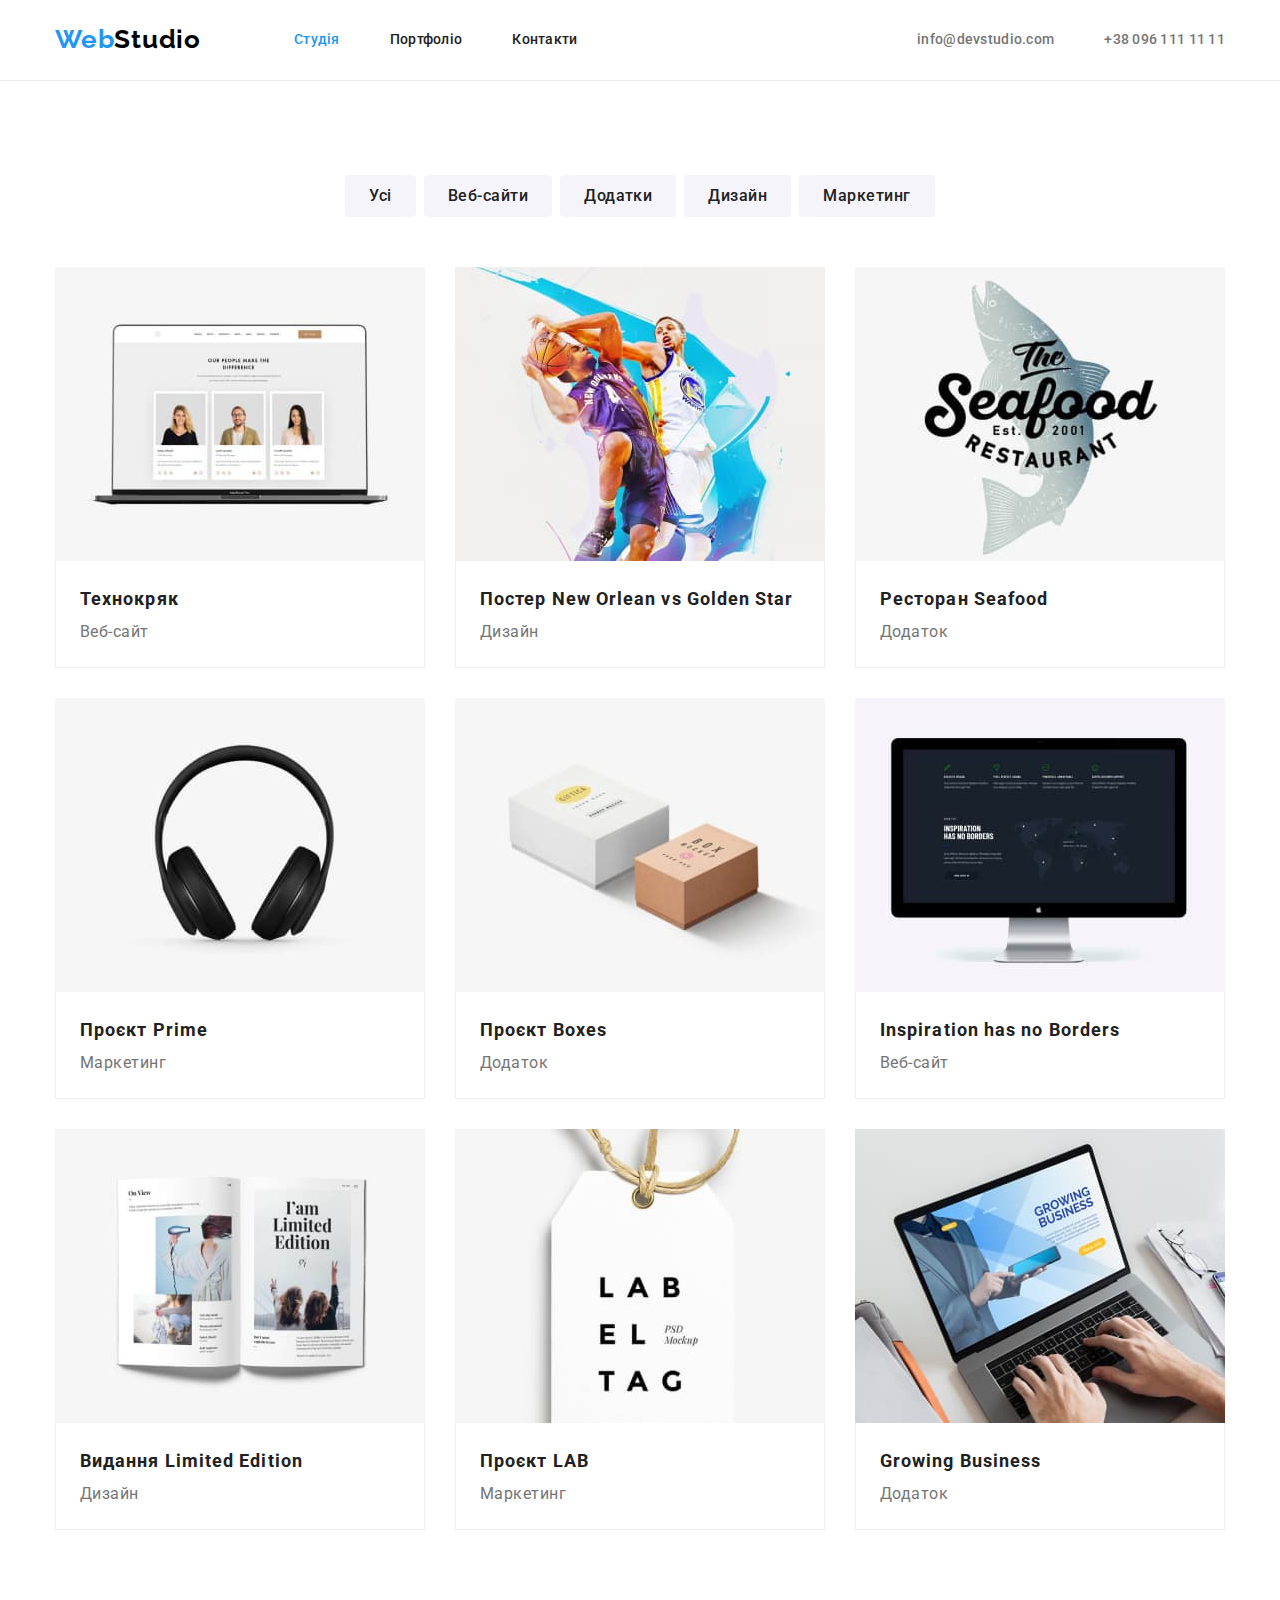
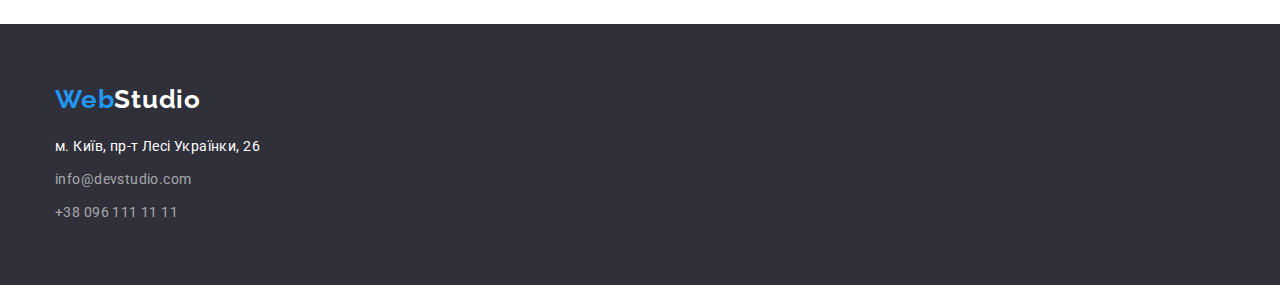
==== portfolio.html @ 51053a0a "Copy from  HW3" ====
<!DOCTYPE html>
<html lang="uk">
<head>
    <meta charset="UTF-8">
    <meta http-equiv="X-UA-Compatible" content="IE=edge">
    <meta name="viewport" content="width=device-width, initial-scale=1.0">
    <link rel="preconnect" href="https://fonts.googleapis.com">
    <link rel="preconnect" href="https://fonts.gstatic.com" crossorigin>
    <link href="https://fonts.googleapis.com/css2?family=Raleway:wght@700&family=Roboto:wght@400;500;700;900&display=swap" rel="stylesheet">
    <link rel="stylesheet" href="https://cdnjs.cloudflare.com/ajax/libs/modern-normalize/1.1.0/modern-normalize.min.css" integrity="sha512-wpPYUAdjBVSE4KJnH1VR1HeZfpl1ub8YT/NKx4PuQ5NmX2tKuGu6U/JRp5y+Y8XG2tV+wKQpNHVUX03MfMFn9Q==" crossorigin="anonymous" referrerpolicy="no-referrer">
    <link rel="stylesheet" href="./css/styles.css">
    <title>Portfolio</title>
</head>
<body>
     <!--Шапка сайта-->
   <header class="header">
        <div class="container">
            <div class="header-container">
                <nav class="header-nav">
                    <a lang="en" href="/" class="logo">Web<span class="logo-header">Studio</span></a>
                    <ul class="site-nav list">
                        <li class="item"><a href="./index.html" class="link current">Студія</a></li>
                        <li class="item"><a href="./portfolio.html" class="link">Портфоліо</a></li>
                        <li class="item"><a href="#" class="link">Контакти</a></li>
                     </ul>
                </nav>
                <ul class="contacts list">
                    <li><a href="mailto:info@devstudio.com" class="link">info@devstudio.com</a></li>
                    <li><a href="tel:+380961111111" class="link">+38 096 111 11 11</a></li>
                </ul>
            </div>
        </div>
    </header>
    <main>
        <section class="projects section">
            <div class="container">
                <h1 class="visually-hidden">Проєкти</h1>
            <!--Фільтри до проєктів-->
                <ul class="filter-list list">
                    <li><button type="button" class="btn-filter">Усі</button></li>
                    <li><button type="button" class="btn-filter">Веб-сайти</button></li>
                    <li><button type="button" class="btn-filter">Додатки</button></li>
                    <li><button type="button" class="btn-filter">Дизайн</button></li>
                <li><button type="button" class="btn-filter">Маркетинг</button></li>
                </ul>

            <!--Проєкти-->
                <ul class="projects-list list">
                    <li class="card">
                        <a href="#" class="link">
                            <img class="img" width="370" src="./images/tekhnokriak.jpg" alt="Ноутбук з веб-сторінкою сайту на екрані.">
                            <div class="caption">
                                <h2 class="title">Технокряк</h2>
                                <p class="type">Веб-сайт</p>
                            </div>
                        </a>  
                    </li>
                    <li class="card">
                        <a href="#" class="link">
                            <img class="img" width="370" src="./images/poster-new-orlean-vs-golden-star.jpg" alt="Два баскетболіста борються за м'яч.">
                        <div class="caption">
                            <h2 class="title">Постер <span lang="en">New Orlean vs Golden Star</span></h2>
                            <p class="type">Дизайн</p>
                        </div>
                        </a>
                    </li>
                    <li class="card">
                        <a href="#" class="link">                        
                            <img class="img" width="370" src="./images/restoran-seafood.jpg" alt="На фоні риби напис The Seafood est.2001 restaurant.">
                            <div class="caption">
                                <h2 class="title">Ресторан <span lang="en">Seafood</span></h2>  
                                <p class="type">Додаток</p>
                            </div>            
                        </a>
                    </li>
                    <li class="card">
                        <a href="#" class="link">
                            <img class="img" width="370" src="./images/proekt-prime.jpg" alt="Великі накладні чорні навушники на білому фоні.">
                            <div class="caption">
                                <h2 class="title">Проєкт <span lang="en">Prime</span></h2>
                                <p class="type">Маркетинг</p>
                            </div>
                        </a>
                    </li>
                    <li class="card">
                        <a href="#" class="link">
                            <img class="img" width="370" src="./images/proekt-boxes.jpg" alt="Дві коробочки білого та світло-коричньового кольорівю.">
                            <div class="caption">
                                <h2 class="title">Проєкт <span lang="en">Boxes</span></h2>
                                <p class="type">Додаток</p>
                            </div>   
                        </a>
                    </li>
                    <li class="card">
                        <a href="#" class="link">
                            <img class="img" width="370" src="./images/inspiration-has-no-borders.jpg" alt="Моноблок Apple iMac, на екрані якого сайт з великим написом Inspiration has no Borders">
                            <div class="caption">
                                 <h2 class="title"><span lang="en">Inspiration has no Borders</span></h2>
                                <p class="type">Веб-сайт</p>
                            </div>
                        </a>
                    </li>
                    <li class="card">
                        <a href="#" class="link">
                            <img class="img" width="370" src="./images/vydannia-limited-edition.jpg" alt="Журнал, розкритий на сторінці зі слоганом I'm Limited Edition ">
                            <div class="caption">
                                <h2 class="title">Видання <span lang="en">Limited Edition</span></h2>
                                <p class="type">Дизайн</p>
                            </div>
                        </a>
                    </li>
                    <li class="card">
                        <a href="#" class="link">
                            <img class="img" width="370" src="./images/proekt-lab.jpg" alt="Біла бирка на мотузці з написом LABEL TAG PSD Mockup">
                            <div class="caption">
                                <h2 class="title">Проєкт <span lang="en">LAB</span></h2>
                                <p class="type">Маркетинг</p>
                            </div>
                        </a>
                    </li>
                    <li class="card">
                        <a href="#" class="link">
                            <img class="img" width="370" src="./images/growing-business.jpg" alt="Ноутбук з відкритою веб-сторінкою з написом GROWING BUSINESS">
                            <div class="caption">
                                <h2 class="title"><span lang="en">Growing Business</span></h2>
                                <p class="type">Додаток</p>
                            </div>
                        </a>
                    </li>
                </ul>
            </div>
        </section>
    </main>
     <!--Підвал сайту-->
    <footer class="footer">
        <div class="container">
            <a lang="en" href="/" class="logo">Web<span class="logo-footer">Studio</span></a>
            <address class="address">
            <ul class="list">
                <li><a href="https://goo.gl/maps/CPtrU1FHBa2aNyZL9" target="_blank" rel="noopener noreferrer nofollow" class="location link">м. Київ, пр-т Лесі Українки, 26</a></li>
                <li><a href="mailto:info@devstudio.com" class="mail link">info@devstudio.com</a></li>
                <li><a href="tel:+380961111111" class="tel link">+38 096 111 11 11</a></li>
            </ul>
            </address>
        </div>
    </footer>
</body>
</html>
---- css/styles.css ----
:root {
    --primary-text-color: #757575;
    --secondary-text-color: #212121;
    --slogan-text-color: #FFFFFF;
    --location-text-color: #FFFFFF;
    --accent-color: #2196F3;
    --logo-header: #000000;
    --logo-footer: #FFFFFF;
    --main-background-color: #FFFFFF;
    --secondary-background-color: #2F303A;
    --team-backgrond-color: #F5F4FA;
    --footer-text-color: #FFFFFF96;
    --btn-accent-text-color: #FFFFFF;
    --btn-filter-bcg-color: #F5F4FA;
    --btn-filter-border-color: transparent;
    --header-line-border-color: #ECECEC;
}

html {
    box-sizing: border-box;
}

*,
*::before,
*::after {
    box-sizing: inherit;
}

body {
    margin: 0;

    background-color: var(--main-background-color);
    color: var(--primary-text-color);

    font-family: 'Roboto', sans-serif;
    
    font-size: 14px;    
}

/* Styles reset*/

h1,
h2,
h3,
h4,
h5,
h6,
p {
    margin: 0;
}

.list {
    margin-top: 0;
    margin-bottom: 0;
    padding-left: 0;

    list-style: none;
}

.link {
    text-decoration: none;
    font-style: none;
}

.visually-hidden {
    position: absolute;
    white-space: nowrap;
    width: 1px;
    height: 1px;
    overflow: hidden;
    border: 0;
    padding: 0;
    clip: rect(0, 0, 0, 0);
    clip-path: inset(50%);
    margin: -1px;
}

/* Container*/

.container {
    margin-left: auto;
    margin-right: auto;
    padding-left: 15px;
    padding-right: 15px;

    width: 1200px;
}

/*Header*/

.header {
    border-bottom: 1px solid var(--header-line-border-color);
}

.header-container {
    display: flex;
    justify-content: space-between;
    align-items: center;
}

.header-nav {
    display: flex;    
    align-items: center;
    gap: 93px;
}

/* Logo */

.header .logo {
        display: inline-block;
        padding-top: 24px;
        padding-bottom: 25px;
}

.logo {
    color: var(--accent-color);

    font-family: 'Raleway', sans-serif;
    text-decoration: none;
    font-weight: 700;
    font-size: 26px;
    line-height: 1.19;
    letter-spacing: 0.03em;
}

.logo-header {   
    color: var(--logo-header);
}

/* Site nav */

.site-nav {
    display: flex;
    align-items: center;
    gap: 50px;

    font-weight: 500;
    line-height: 1.14;
    letter-spacing: 0.02em;
}

.site-nav .link {
        display: inline-block;
        padding-top: 32px;
        padding-bottom: 32px;
    
    color: var(--secondary-text-color);
}

.site-nav .link:hover,
.site-nav .link:focus {
    color: var(--accent-color);
}

.site-nav .current {
    color: var(--accent-color);
}

/* Contacts */

.contacts {
    display: flex;
    gap: 50px;
    
    font-weight: 500;
    line-height: 1.14;
    letter-spacing: 0.02em;
}

.contacts .link {
    display: inline-block;
    padding-top: 32px;
    padding-bottom: 32px;

    color: var(--primary-text-color);
}

.contacts .link:hover,
.contacts .link:focus {
    color: var(--accent-color);
}

/* Main */

.slogan {
    padding-top: 200px;
    padding-bottom: 200px;

    background-color: var(--secondary-background-color);

    text-align: center;
}

.slogan-title {     
    margin-bottom: 30px;
    margin-left: auto;
    margin-right: auto;      

    color: var(--slogan-text-color);

    max-width: 696px;
    font-weight: 900;
    font-size: 44px;
    line-height: 1.36;
    letter-spacing: 0.06em;
    text-transform: uppercase;
}

.btn-order {
    display: inline-block;
    margin-left: auto;
    margin-right: auto;    
    padding: 10px 32px;
    border-radius: 4px;

    background-color: var(--accent-color);
    color: var(--btn-accent-text-color);

    border-width: 0px;
    font-family: inherit;
    font-weight: 700;
    font-size: 16px;
    line-height: 1.88;
    letter-spacing: 0.06em;

    cursor: pointer;
}

    /* Section */

.section {
    padding-top: 94px;
    padding-bottom: 94px;
}

.section-title {
    color: var(--secondary-text-color);

    font-size: 36px;
    line-height: 1.17;
    text-align: center;
    letter-spacing: 0.03em;
}

        /*Work*/

.section.work {
    padding-top: 0;
}

.work-list {
    display: flex;
    justify-content: space-between;
}

        /* Advantages */

.advantage-list {
    display: flex;
    justify-content: space-between;
}

.advantages .item {
    max-width: 270px;
}

.advantages .title {
    margin-bottom: 10px;

    color: var(--secondary-text-color);

    font-size: 14px;
    line-height: 1.14;
    text-transform: uppercase;
    letter-spacing: 0.03em;
}

.advantages .text {   
    font-weight: 400;
    line-height: 1.71;
    letter-spacing: 0.03em;
}

        /*Our Work*/

.work {
    margin-top: 0px;
}

.work .section-title {
    margin-bottom: 50px;
}
        /* Team */

.team {
    padding-top: 94px;
    padding-bottom: 94px;

    background-color: var(--team-backgrond-color);
}

.team .section-title {
    margin-bottom: 50px;
}

.team-list {
    display: flex;
    justify-content: space-between;


    text-align: center;
}


.team .card {
    padding-top: 30px;
    padding-bottom: 30px;
    width: 270px;

    background-color: var(--main-background-color);

    border-radius: 0px 0px 4px 4px;
}

.team .title {
    margin-bottom: 10px;

    color: var(--secondary-text-color);

    font-weight: 500;
    font-size: 16px;
    line-height: 1.19; 
    text-align: center;
    letter-spacing: 0.03em;
}

.team .text { 
    font-weight: 400;
    font-size: 16px;
    line-height: 1.19;
    text-align: center;
    letter-spacing: 0.03em;   
}

.team .img {
    display: block;

    max-width: 100%;
    height: auto;
}

        /* Portfolio - Filter */

.btn-filter {
    padding: 6px 22px;
    border-radius: 4px;

    background-color: var(--btn-filter-bcg-color);
    color: var(--secondary-text-color);
    border-color: var(--btn-filter-border-color);

    font-family: inherit;    
    font-weight: 500;
    font-size: 16px;
    line-height: 1.62;    
    letter-spacing: inherit;
    letter-spacing: 0.03em;

    cursor: pointer;
}

.btn-filter:hover,
.btn-filter:focus {
    background-color: var(--accent-color);
    color: var(--btn-accent-text-color);
    border-color: var(--btn-filter-border-color);
}


        /*Filter Portfolio*/

.filter-list {
    display: flex;
    justify-content: center;
    gap:  8px;

    margin-bottom: 50px;
}

         /*Projects Portfolio*/

.projects-list {
    display: flex;
    flex-wrap: wrap;
    gap: 30px;
}

.projects-list .card {
    flex-basis: calc((100% - 2*30px) / 3);
}

.projects .title {
    color: var(--secondary-text-color);

    font-size: 18px;
    line-height: 2;    
    letter-spacing: 0.06em;
}

.projects .type {
    color: var(--primary-text-color);

    font-weight: 400;
    font-size: 16px;
    line-height: 1.88;
    letter-spacing: 0.03em;
}

.caption {
    padding: 20px 24px;

    width: 370px;
    border-left: 1px solid #EEEEEE;
    border-right: 1px solid #EEEEEE;
    border-bottom: 1px solid #EEEEEE;
}

.card .img {
    display: block;
    
    max-width: 100%;
    height: auto;
}

/* Footer */

.footer {
    padding-top: 60px;
    padding-bottom: 60px;

    background-color: var(--secondary-background-color);
}

.footer .logo {
    display: inline-block;
    margin-bottom: 20px;
}

.logo-footer {
    color: var(--logo-footer);
}

    /* Address */


.address .link {
    display: inline-block;
    margin-bottom: 9px;

    color: var(--footer-text-color);

    font-weight: 400;
    font-style: normal;
    line-height: 1.71;
    letter-spacing: 0.03em;
}

.address .link:hover,
.address .link:focus {
    color: var(--accent-color);    
}

.address .location {
    color: var(--location-text-color);
}

.address .tel {
    display: inlinea-block;
    margin-bottom: 0px;
}
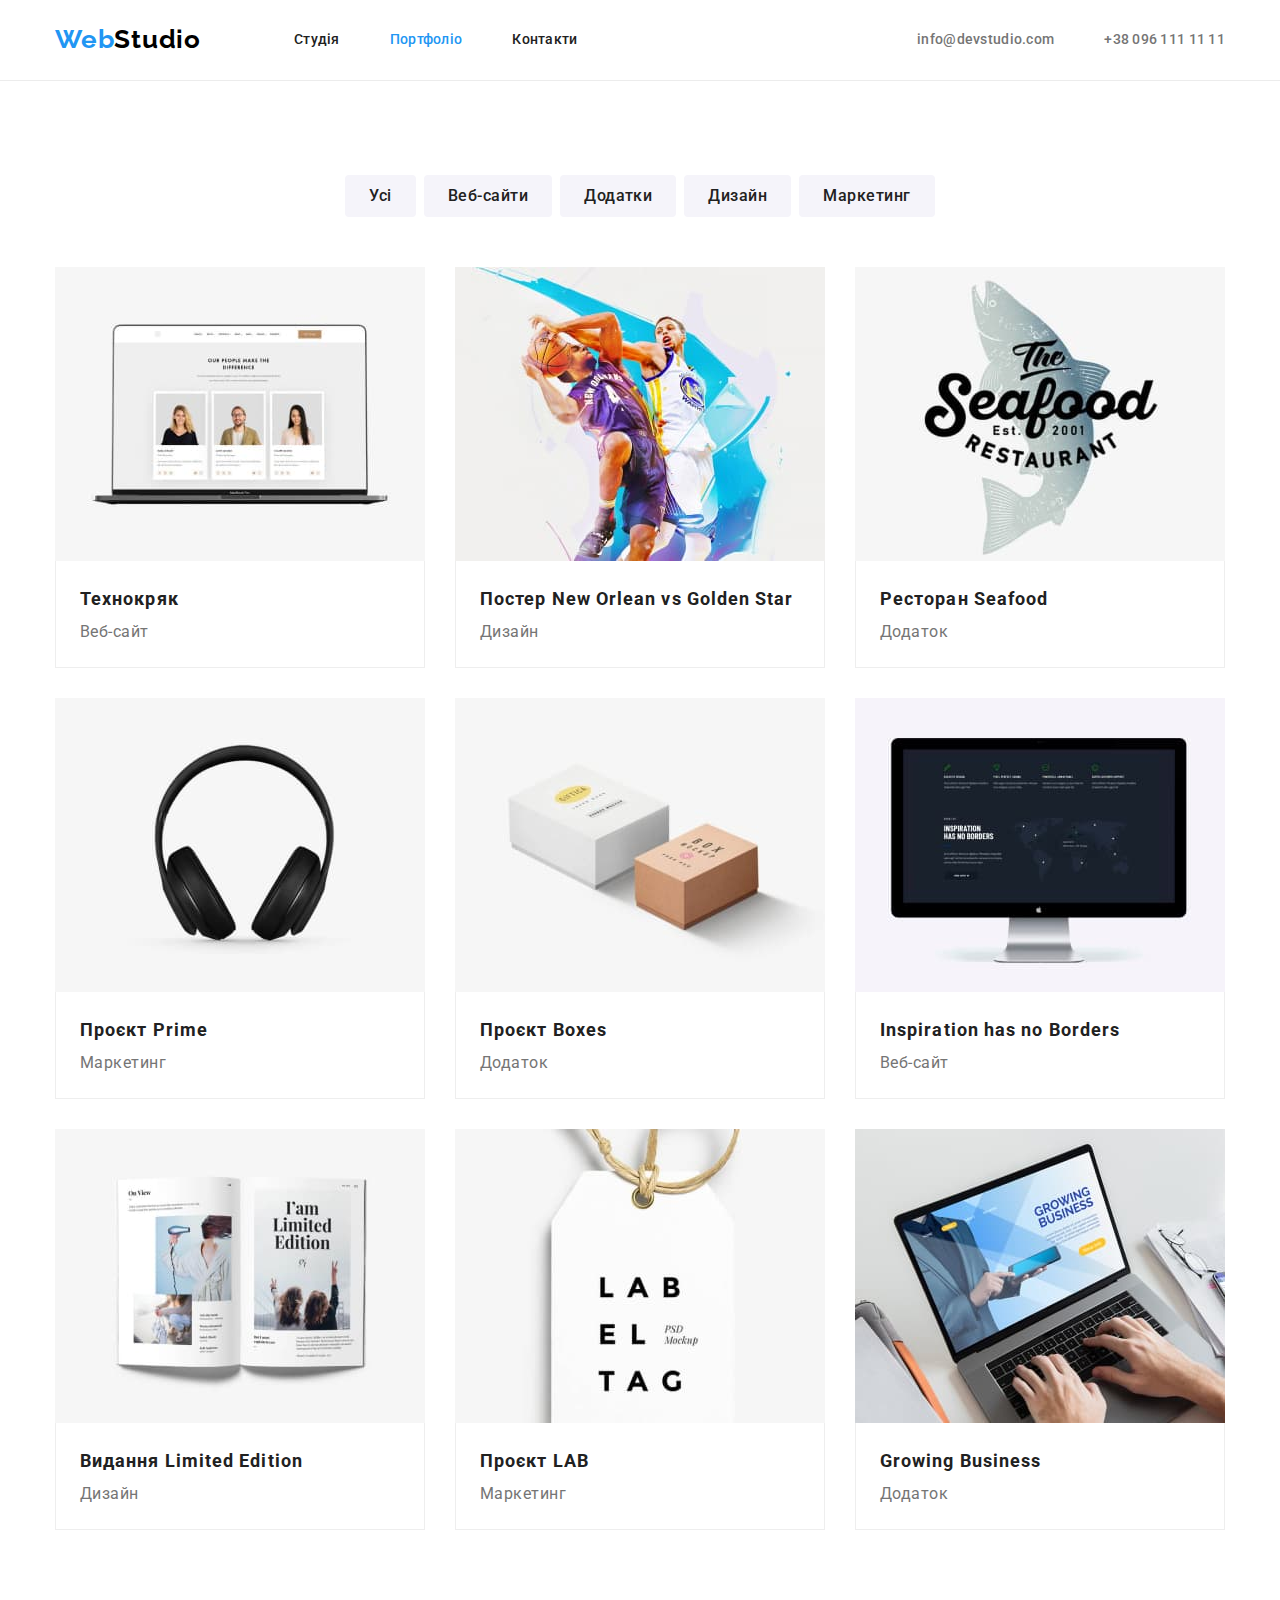
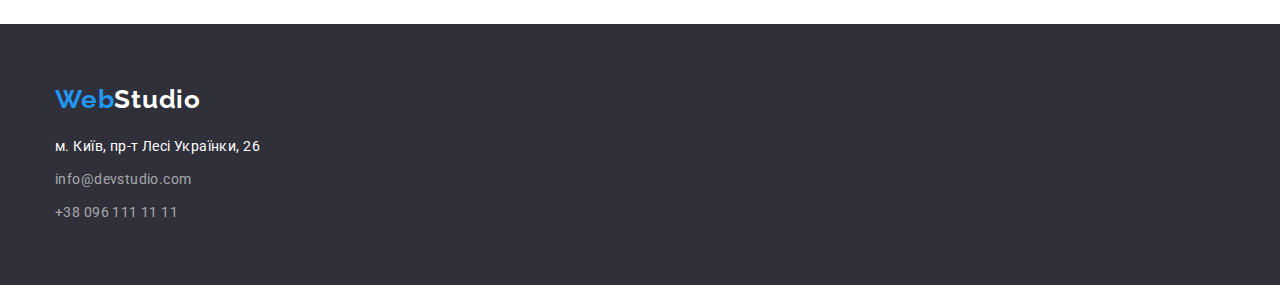
==== commit 08003067: "Add Slogan's bg-image + Add shadows" ====
--- a/portfolio.html
+++ b/portfolio.html
@@ -19,8 +19,8 @@
                 <nav class="header-nav">
                     <a lang="en" href="/" class="logo">Web<span class="logo-header">Studio</span></a>
                     <ul class="site-nav list">
-                        <li class="item"><a href="./index.html" class="link current">Студія</a></li>
-                        <li class="item"><a href="./portfolio.html" class="link">Портфоліо</a></li>
+                        <li class="item"><a href="./index.html" class="link">Студія</a></li>
+                        <li class="item"><a href="./portfolio.html" class="link current">Портфоліо</a></li>
                         <li class="item"><a href="#" class="link">Контакти</a></li>
                      </ul>
                 </nav>
--- a/css/styles.css
+++ b/css/styles.css
@@ -15,6 +15,7 @@
     --btn-filter-bcg-color: #F5F4FA;
     --btn-filter-border-color: transparent;
     --header-line-border-color: #ECECEC;
+    --project-caption-border-color: #EEEEEE;
 }
 
 html {
@@ -34,8 +35,8 @@
     color: var(--primary-text-color);
 
     font-family: 'Roboto', sans-serif;
-    
-    font-size: 14px;    
+    font-size: 14px;
+
 }
 
 /* Styles reset*/
@@ -61,6 +62,7 @@
 .link {
     text-decoration: none;
     font-style: none;
+    /* outline: currentColor; */
 }
 
 .visually-hidden {
@@ -184,10 +186,17 @@
 /* Main */
 
 .slogan {
+    max-width: 1600px;
+    height: 600px;
     padding-top: 200px;
     padding-bottom: 200px;
-
+    margin-left: auto;
+    margin-right: auto;
+    
     background-color: var(--secondary-background-color);
+    background-image: linear-gradient(rgba(47, 48, 58, 0.4), rgba(47, 48, 58, 0.4)), url(../images/background-slogan.jpg);
+    background-size: cover;
+    background-position: center;
 
     text-align: center;
 }
@@ -216,6 +225,7 @@
 
     background-color: var(--accent-color);
     color: var(--btn-accent-text-color);
+    border-color: var(--accent-color);
 
     border-width: 0px;
     font-family: inherit;
@@ -227,6 +237,11 @@
     cursor: pointer;
 }
 
+.btn-order:hover,
+.btn-order:focus {
+    outline: 0;
+}
+
     /* Section */
 
 .section {
@@ -310,6 +325,10 @@
 
 
     text-align: center;
+}
+
+.team .item {
+    box-shadow: 0px 1px 3px rgba(0, 0, 0, 0.12), 0px 1px 1px rgba(0, 0, 0, 0.14), 0px 2px 1px rgba(0, 0, 0, 0.2);
 }
 
 
@@ -375,6 +394,10 @@
     background-color: var(--accent-color);
     color: var(--btn-accent-text-color);
     border-color: var(--btn-filter-border-color);
+
+    box-shadow: 0px 3px 1px rgba(0, 0, 0, 0.1), 0px 1px 2px rgba(0, 0, 0, 0.08), 0px 2px 2px rgba(0, 0, 0, 0.12);
+
+    outline: none;
 }
 
 
@@ -421,9 +444,13 @@
     padding: 20px 24px;
 
     width: 370px;
-    border-left: 1px solid #EEEEEE;
-    border-right: 1px solid #EEEEEE;
-    border-bottom: 1px solid #EEEEEE;
+    border-left: 1px solid var(--project-caption-border-color);
+    border-right: 1px solid var(--project-caption-border-color);
+    border-bottom: 1px solid var(--project-caption-border-color);
+}
+
+.card:hover {
+    box-shadow: 0px 1px 1px rgba(0, 0, 0, 0.12), 0px 4px 4px rgba(0, 0, 0, 0.06), 1px 4px 6px rgba(0, 0, 0, 0.16);
 }
 
 .card .img {
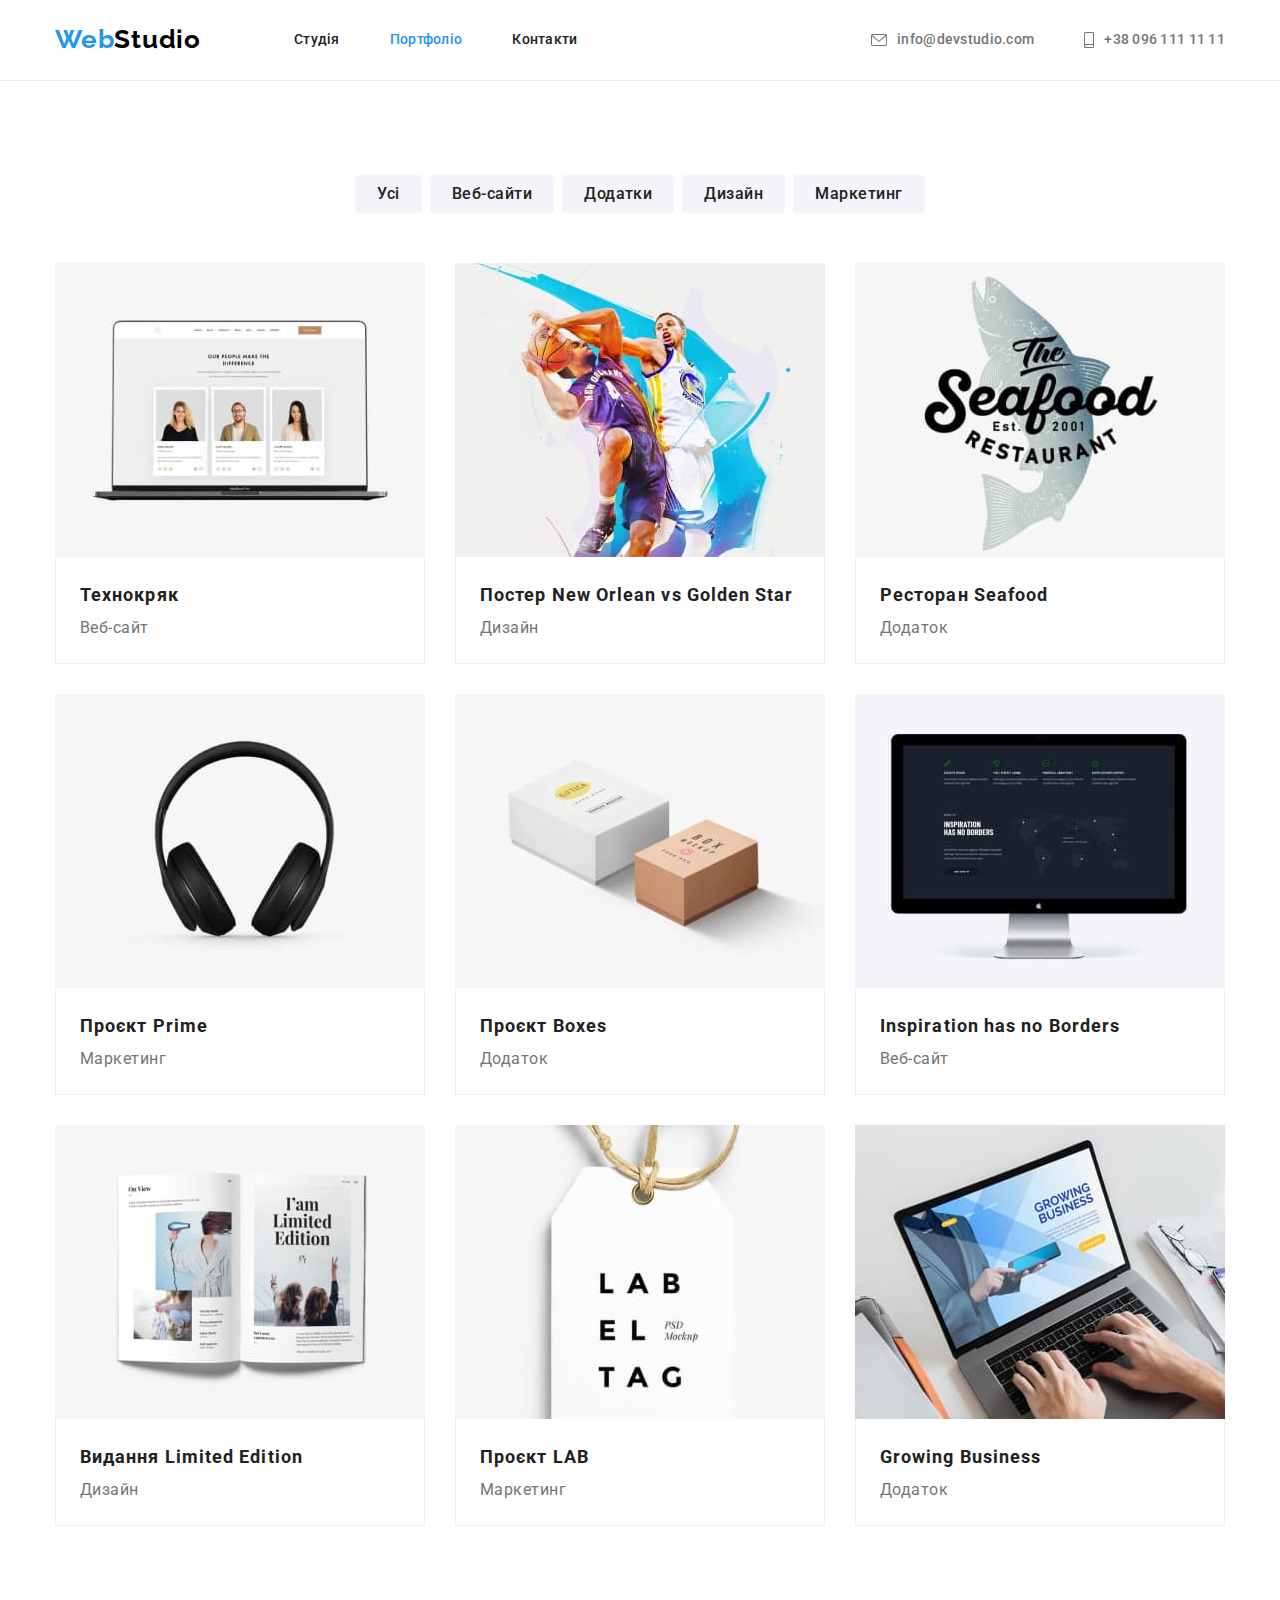
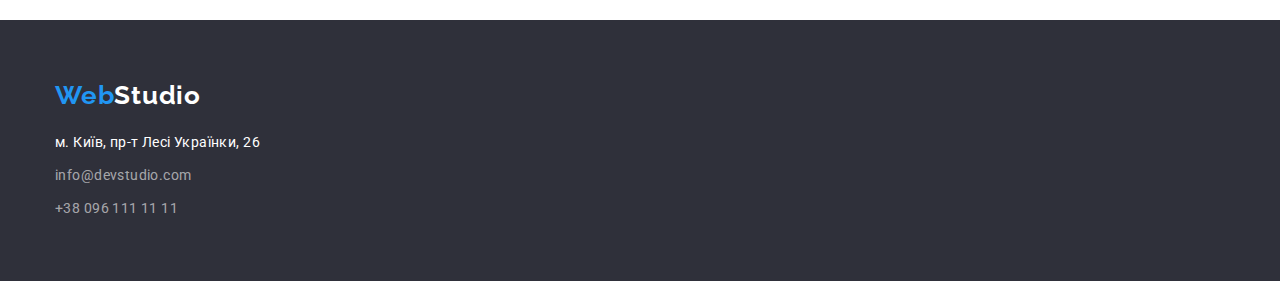
==== commit a87093d4: "Add icons to contacts in Header" ====
--- a/portfolio.html
+++ b/portfolio.html
@@ -25,8 +25,18 @@
                      </ul>
                 </nav>
                 <ul class="contacts list">
-                    <li><a href="mailto:info@devstudio.com" class="link">info@devstudio.com</a></li>
-                    <li><a href="tel:+380961111111" class="link">+38 096 111 11 11</a></li>
+                    <li><a href="mailto:info@devstudio.com" class="mail link">
+                        <svg class="icon" width="16px" height="12px">
+                            <use href="./images/icons.svg#icon-envelope"></use>
+                        </svg>
+                        info@devstudio.com</a>
+                    </li>
+                    <li><a href="tel:+380961111111" class="tel link">
+                        <svg class="icon" width="10px" height="16px">
+                            <use href="./images/icons.svg#icon-smartphone"></use>
+                        </svg>
+                        +38 096 111 11 11</a>
+                    </li>
                 </ul>
             </div>
         </div>
--- a/css/styles.css
+++ b/css/styles.css
@@ -1,21 +1,25 @@
 
 :root {
+    --main-background-color: #FFFFFF;
+    --secondary-background-color: #2F303A;
     --primary-text-color: #757575;
-    --secondary-text-color: #212121;
-    --slogan-text-color: #FFFFFF;
-    --location-text-color: #FFFFFF;
+    --secondary-text-color: #212121;    
     --accent-color: #2196F3;
     --logo-header: #000000;
     --logo-footer: #FFFFFF;
-    --main-background-color: #FFFFFF;
-    --secondary-background-color: #2F303A;
-    --team-backgrond-color: #F5F4FA;
-    --footer-text-color: #FFFFFF96;
+    --header-line-border-color: #ECECEC;
+    --slogan-text-color: #FFFFFF;
+    --advantages-box-background-color: #F5F4FA;
+    --team-background-color: #F5F4FA;
+    --socials-icon-fill: #AFB1B8;
+    --clients-icon-fill: #AFB1B8;
+    --clients-border-color: #AFB1B8;
     --btn-accent-text-color: #FFFFFF;
     --btn-filter-bcg-color: #F5F4FA;
-    --btn-filter-border-color: transparent;
-    --header-line-border-color: #ECECEC;
+    --btn-filter-border-color: transparent;    
     --project-caption-border-color: #EEEEEE;
+    --footer-text-color: #FFFFFF96;
+    --location-text-color: #FFFFFF;
 }
 
 html {
@@ -51,6 +55,11 @@
     margin: 0;
 }
 
+.button {
+    padding: 0;
+    border: 0;
+}
+
 .list {
     margin-top: 0;
     margin-bottom: 0;
@@ -62,7 +71,6 @@
 .link {
     text-decoration: none;
     font-style: none;
-    /* outline: currentColor; */
 }
 
 .visually-hidden {
@@ -171,7 +179,9 @@
 }
 
 .contacts .link {
-    display: inline-block;
+    display: flex;
+    gap: 10px;
+    align-items: center;
     padding-top: 32px;
     padding-bottom: 32px;
 
@@ -180,8 +190,21 @@
 
 .contacts .link:hover,
 .contacts .link:focus {
-    color: var(--accent-color);
-}
+    color: var(--accent-color);    
+}
+
+.contacts .icon {
+    fill: currentColor;
+}
+
+
+/* .contacts .mail::before {
+    content: '';
+    display: inline-block;
+    background-image: url(../images/icons.svg#icon-envelope);
+    width: 16px;
+    height: 12px;
+} */
 
 /* Main */
 
@@ -237,11 +260,6 @@
     cursor: pointer;
 }
 
-.btn-order:hover,
-.btn-order:focus {
-    outline: 0;
-}
-
     /* Section */
 
 .section {
@@ -271,13 +289,26 @@
 
         /* Advantages */
 
-.advantage-list {
+.advantages-list {
     display: flex;
     justify-content: space-between;
 }
 
 .advantages .item {
     max-width: 270px;
+}
+
+.advantages-box {
+    display: flex;
+    align-items: center;
+    justify-content: center;
+    
+    width: 270px;
+    height: 120px;
+    margin-bottom: 30px;
+    border-radius: 4px;
+
+    background-color: var(--advantages-box-background-color);
 }
 
 .advantages .title {
@@ -312,7 +343,7 @@
     padding-top: 94px;
     padding-bottom: 94px;
 
-    background-color: var(--team-backgrond-color);
+    background-color: var(--team-background-color);
 }
 
 .team .section-title {
@@ -369,6 +400,43 @@
     height: auto;
 }
 
+        /* Clients */
+
+.clients .section-title {
+    margin-bottom: 50px;
+}
+
+.clients-list {
+    display: flex;
+    justify-content: space-between;
+}
+
+.clients .link {
+    display: block; 
+    width: 170px;
+    height: 92px;
+    padding: 16px 32px;
+
+    border: 1px solid var(--clients-border-color);
+    border-radius: 4px;
+}
+
+.clients-link:hover .clients-icon {
+    fill: var(--accent-color);    
+}
+
+.clients-link:hover {
+    border-color: var(--accent-color);
+}
+
+.clients-icon {
+    display: block;
+    width: 106px;
+    height: 60px;
+        
+    fill: var(--clients-icon-fill);
+}
+
         /* Portfolio - Filter */
 
 .btn-filter {
@@ -387,17 +455,20 @@
     letter-spacing: 0.03em;
 
     cursor: pointer;
+
+    border: none;
 }
 
 .btn-filter:hover,
-.btn-filter:focus {
+.btn-filter:focus,
+.btn-filter:active {
     background-color: var(--accent-color);
     color: var(--btn-accent-text-color);
     border-color: var(--btn-filter-border-color);
 
     box-shadow: 0px 3px 1px rgba(0, 0, 0, 0.1), 0px 1px 2px rgba(0, 0, 0, 0.08), 0px 2px 2px rgba(0, 0, 0, 0.12);
-
-    outline: none;
+    
+    border: none;
 }
 
 
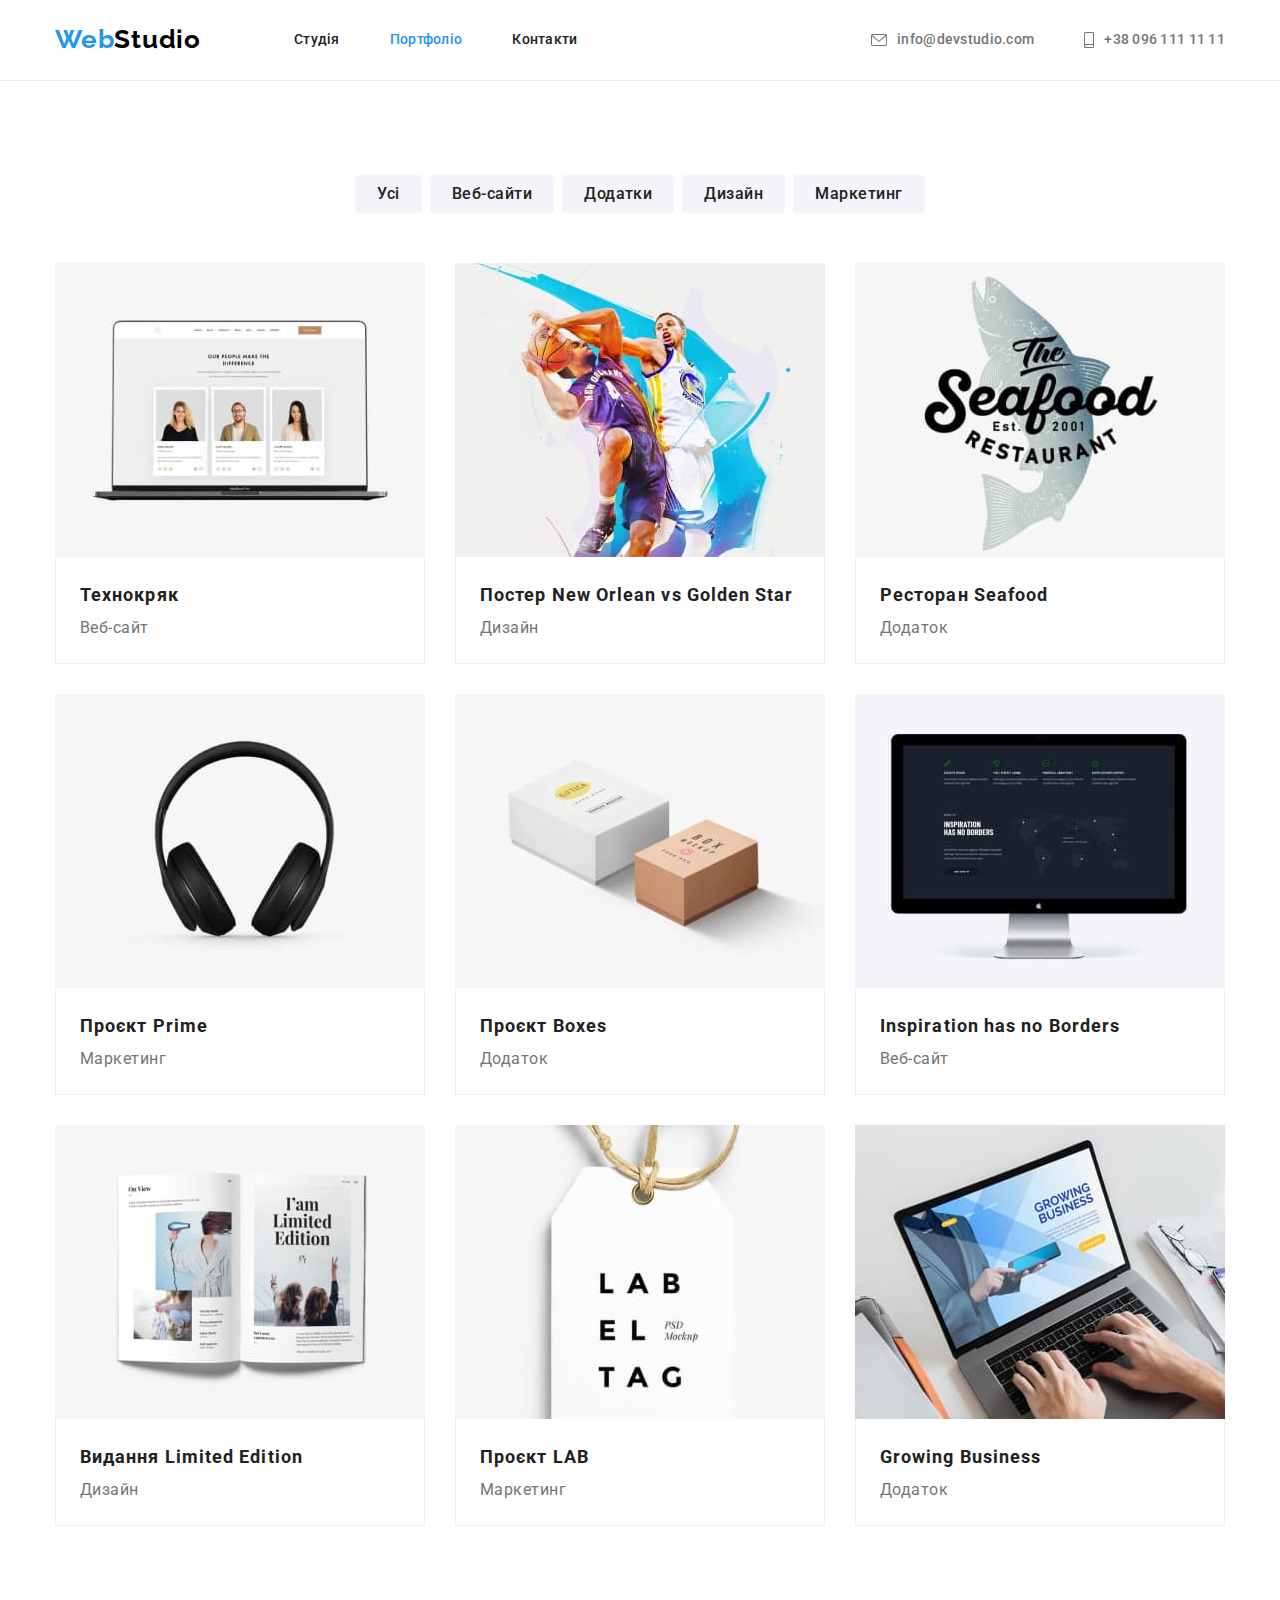
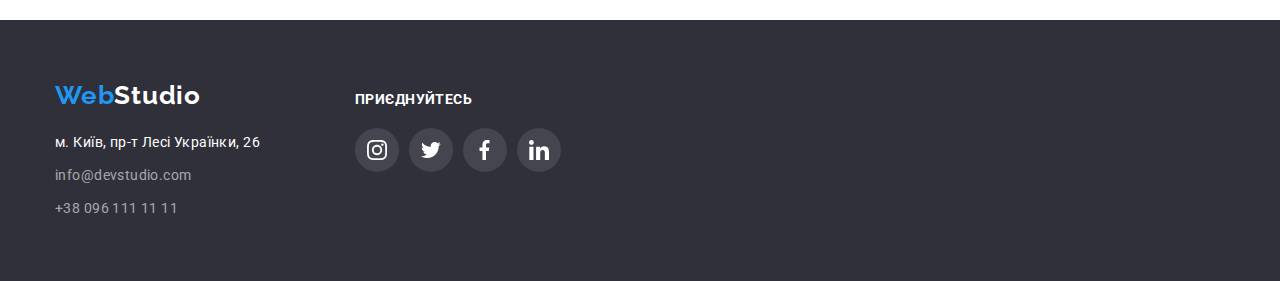
==== commit 9c4a1e17: "Add Socials icons in Footer" ====
--- a/portfolio.html
+++ b/portfolio.html
@@ -51,7 +51,7 @@
                     <li><button type="button" class="btn-filter">Веб-сайти</button></li>
                     <li><button type="button" class="btn-filter">Додатки</button></li>
                     <li><button type="button" class="btn-filter">Дизайн</button></li>
-                <li><button type="button" class="btn-filter">Маркетинг</button></li>
+                    <li><button type="button" class="btn-filter">Маркетинг</button></li>
                 </ul>
 
             <!--Проєкти-->
@@ -144,14 +144,57 @@
      <!--Підвал сайту-->
     <footer class="footer">
         <div class="container">
-            <a lang="en" href="/" class="logo">Web<span class="logo-footer">Studio</span></a>
-            <address class="address">
-            <ul class="list">
-                <li><a href="https://goo.gl/maps/CPtrU1FHBa2aNyZL9" target="_blank" rel="noopener noreferrer nofollow" class="location link">м. Київ, пр-т Лесі Українки, 26</a></li>
-                <li><a href="mailto:info@devstudio.com" class="mail link">info@devstudio.com</a></li>
-                <li><a href="tel:+380961111111" class="tel link">+38 096 111 11 11</a></li>
-            </ul>
-            </address>
+            <div class="footer-box">
+                <div>
+                    <a lang="en" href="/" class="logo">Web<span class="logo-footer">Studio</span></a>
+                    <address class="address">
+                        <ul class="list">
+                            <li>
+                                <a class="location link" href="https://goo.gl/maps/CPtrU1FHBa2aNyZL9" target="_blank" rel="noopener noreferrer nofollow">м. Київ, пр-т Лесі Українки, 26</a>
+                            </li>
+                            <li>
+                                <a class="mail link" href="mailto:info@devstudio.com">info@devstudio.com</a>
+                            </li>
+                            <li>
+                                <a class="tel link" href="tel:+380961111111">+38 096 111 11 11</a>
+                            </li>
+                        </ul>
+                    </address>
+                </div>
+                <div class="socials">
+                    <h3 class="socials-title">Приєднуйтесь</h3>
+                    <ul class="socials-list list">
+                        <li class="socials-item">
+                           <a class="link" href="https://instagram.com" target="_blank" rel="noopener noreferrer nofollow">
+                                <svg class="icon" width="20px" height="20px">
+                                    <use href="./images/icons.svg#icon-instagram"></use>
+                                </svg>
+                            </a>
+                        </li>
+                        <li class="socials-item">
+                           <a class="link" href="https://twitter.com/" target="_blank" rel="noopener noreferrer nofollow">
+                                <svg class="icon" width="20px" height="20px">
+                                    <use href="./images/icons.svg#icon-twitter"></use>
+                                </svg>
+                            </a>
+                        </li>
+                        <li class="socials-item">
+                           <a class="link" href="https://facebook.com" target="_blank" rel="noopener noreferrer nofollow">
+                                <svg class="icon" width="20px" height="20px">
+                                    <use href="./images/icons.svg#icon-facebook"></use>
+                                </svg>
+                            </a>
+                        </li>
+                        <li class="socials-item">
+                           <a class="link" href="https://linkedin.com" target="_blank" rel="noopener noreferrer nofollow">
+                                <svg class="icon" width="20px" height="20px">
+                                    <use href="./images/icons.svg#icon-linkedin"></use>
+                                </svg>
+                            </a>
+                        </li>
+                    </ul>
+                </div>
+            </div>
         </div>
     </footer>
 </body>
--- a/css/styles.css
+++ b/css/styles.css
@@ -20,6 +20,8 @@
     --project-caption-border-color: #EEEEEE;
     --footer-text-color: #FFFFFF96;
     --location-text-color: #FFFFFF;
+    --socials-text-color: #FFFFFF;
+    --footer-icon-bcg-color: rgba(255, 255, 255, 0.1);
 }
 
 html {
@@ -55,7 +57,7 @@
     margin: 0;
 }
 
-.button {
+.button { 
     padding: 0;
     border: 0;
 }
@@ -100,6 +102,10 @@
 /*Header*/
 
 .header {
+    max-width: 1600px;
+    margin-left: auto;
+    margin-right: auto;
+
     border-bottom: 1px solid var(--header-line-border-color);
 }
 
@@ -263,6 +269,9 @@
     /* Section */
 
 .section {
+    max-width: 1600px;
+    margin-left: auto;
+    margin-right: auto;
     padding-top: 94px;
     padding-bottom: 94px;
 }
@@ -411,10 +420,15 @@
     justify-content: space-between;
 }
 
+.clients .item {
+    width: 170px;
+    height: 92px;
+}
+
 .clients .link {
     display: block; 
-    width: 170px;
-    height: 92px;
+    width: 100%;
+    height: 100%;
     padding: 16px 32px;
 
     border: 1px solid var(--clients-border-color);
@@ -520,7 +534,11 @@
     border-bottom: 1px solid var(--project-caption-border-color);
 }
 
-.card:hover {
+.card .link{ 
+    display: block;
+}
+
+.card .link:hover {
     box-shadow: 0px 1px 1px rgba(0, 0, 0, 0.12), 0px 4px 4px rgba(0, 0, 0, 0.06), 1px 4px 6px rgba(0, 0, 0, 0.16);
 }
 
@@ -534,6 +552,9 @@
 /* Footer */
 
 .footer {
+    max-width: 1600px;
+    margin-left: auto;
+    margin-right: auto;
     padding-top: 60px;
     padding-bottom: 60px;
 
@@ -549,8 +570,13 @@
     color: var(--logo-footer);
 }
 
+.footer-box {
+    display: flex;
+    gap: 95px;
+    align-items: baseline;
+}
+
     /* Address */
-
 
 .address .link {
     display: inline-block;
@@ -576,4 +602,50 @@
 .address .tel {
     display: inlinea-block;
     margin-bottom: 0px;
+}
+
+        /* Socials */
+
+.socials-title {
+    margin-bottom: 20px;
+
+    color: var(--socials-text-color);
+
+    font-size: 14px;
+    line-height: 1.14;
+    text-transform: uppercase;
+    letter-spacing: 0.03em;
+}
+
+.socials-list {
+    display: flex;
+    gap:10px;
+}
+
+.socials .socials-item {
+    width: 44px;
+    height: 44px;
+    border-radius: 50%;
+
+    background-color: var(--footer-icon-bcg-color);
+}
+
+.socials .link {
+    display: flex;
+    align-items: center;
+    justify-content: center;
+    width: 100%;
+    height: 100%;
+    border-radius: 50%;
+
+}
+
+.socials .link:hover {
+    background-color: var(--accent-color);
+}
+
+.socials-list .icon {
+    display: block;
+
+    fill: var(--socials-text-color);
 }